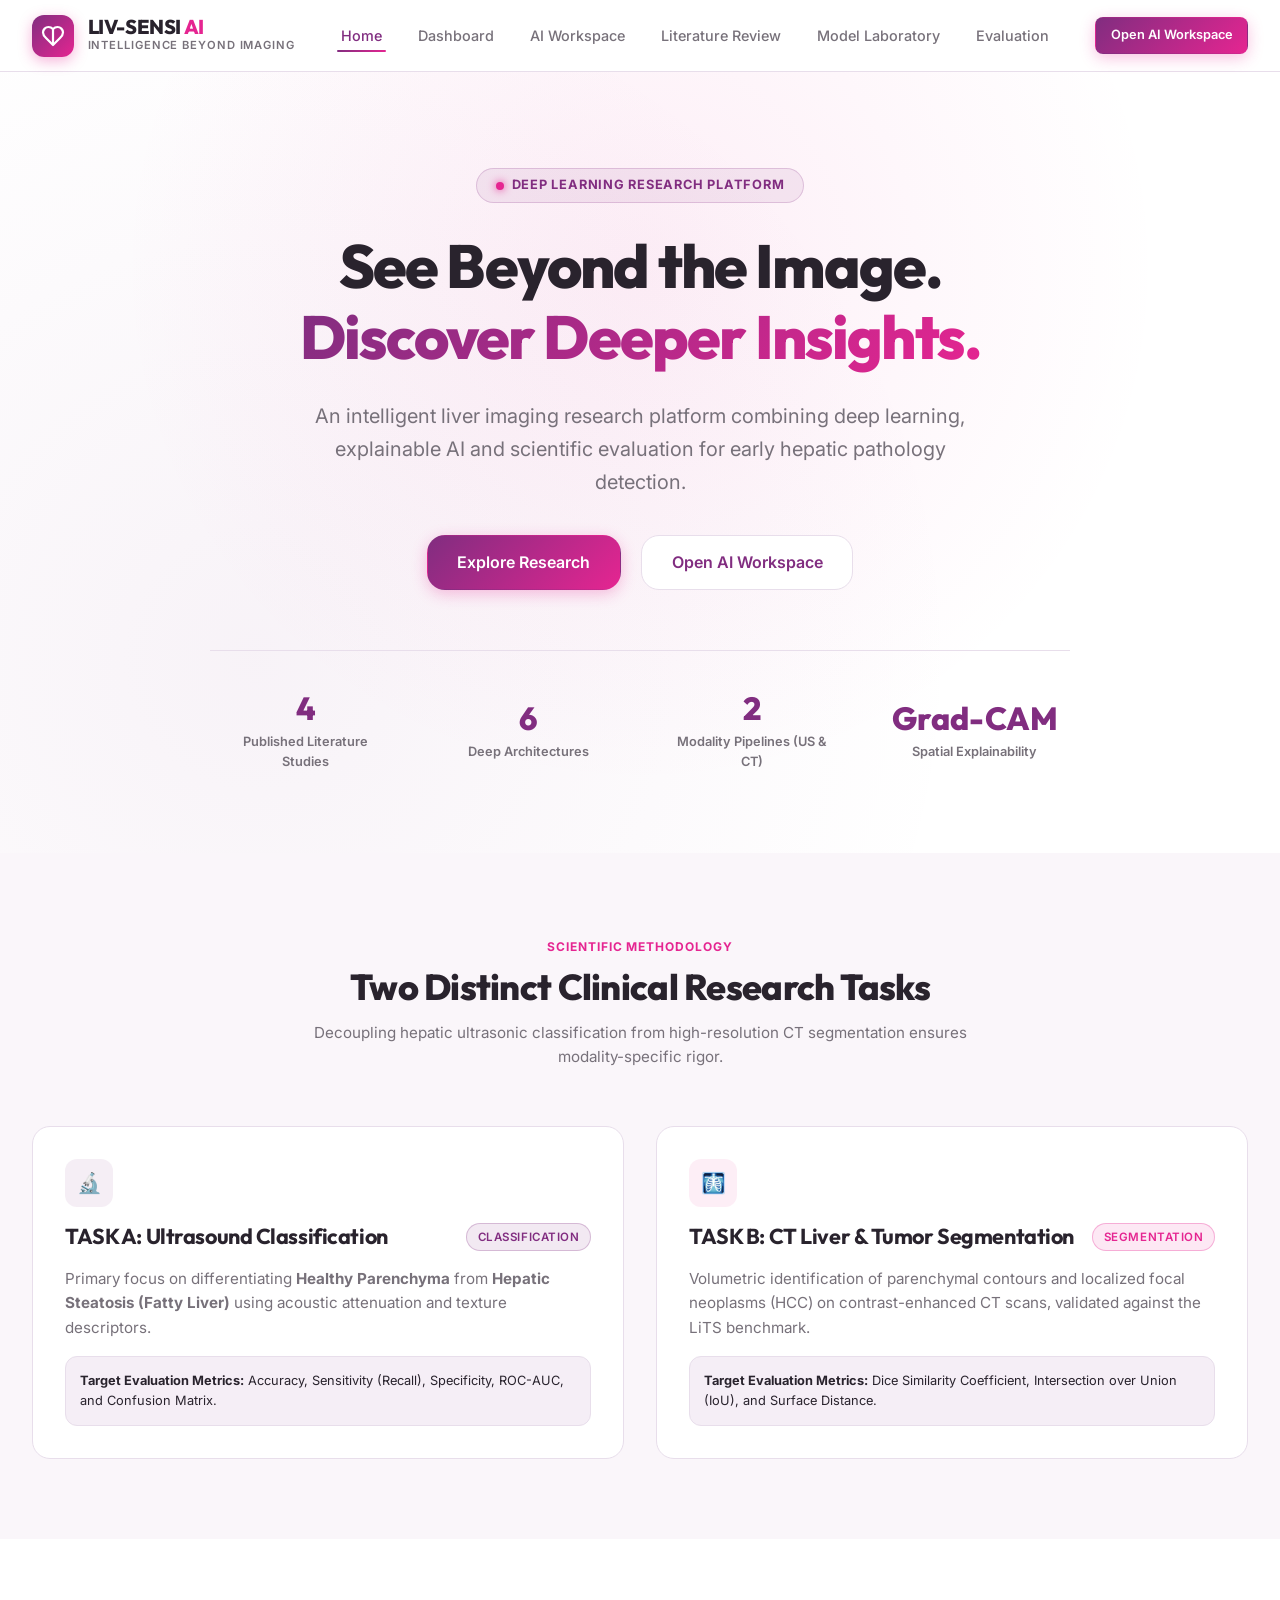
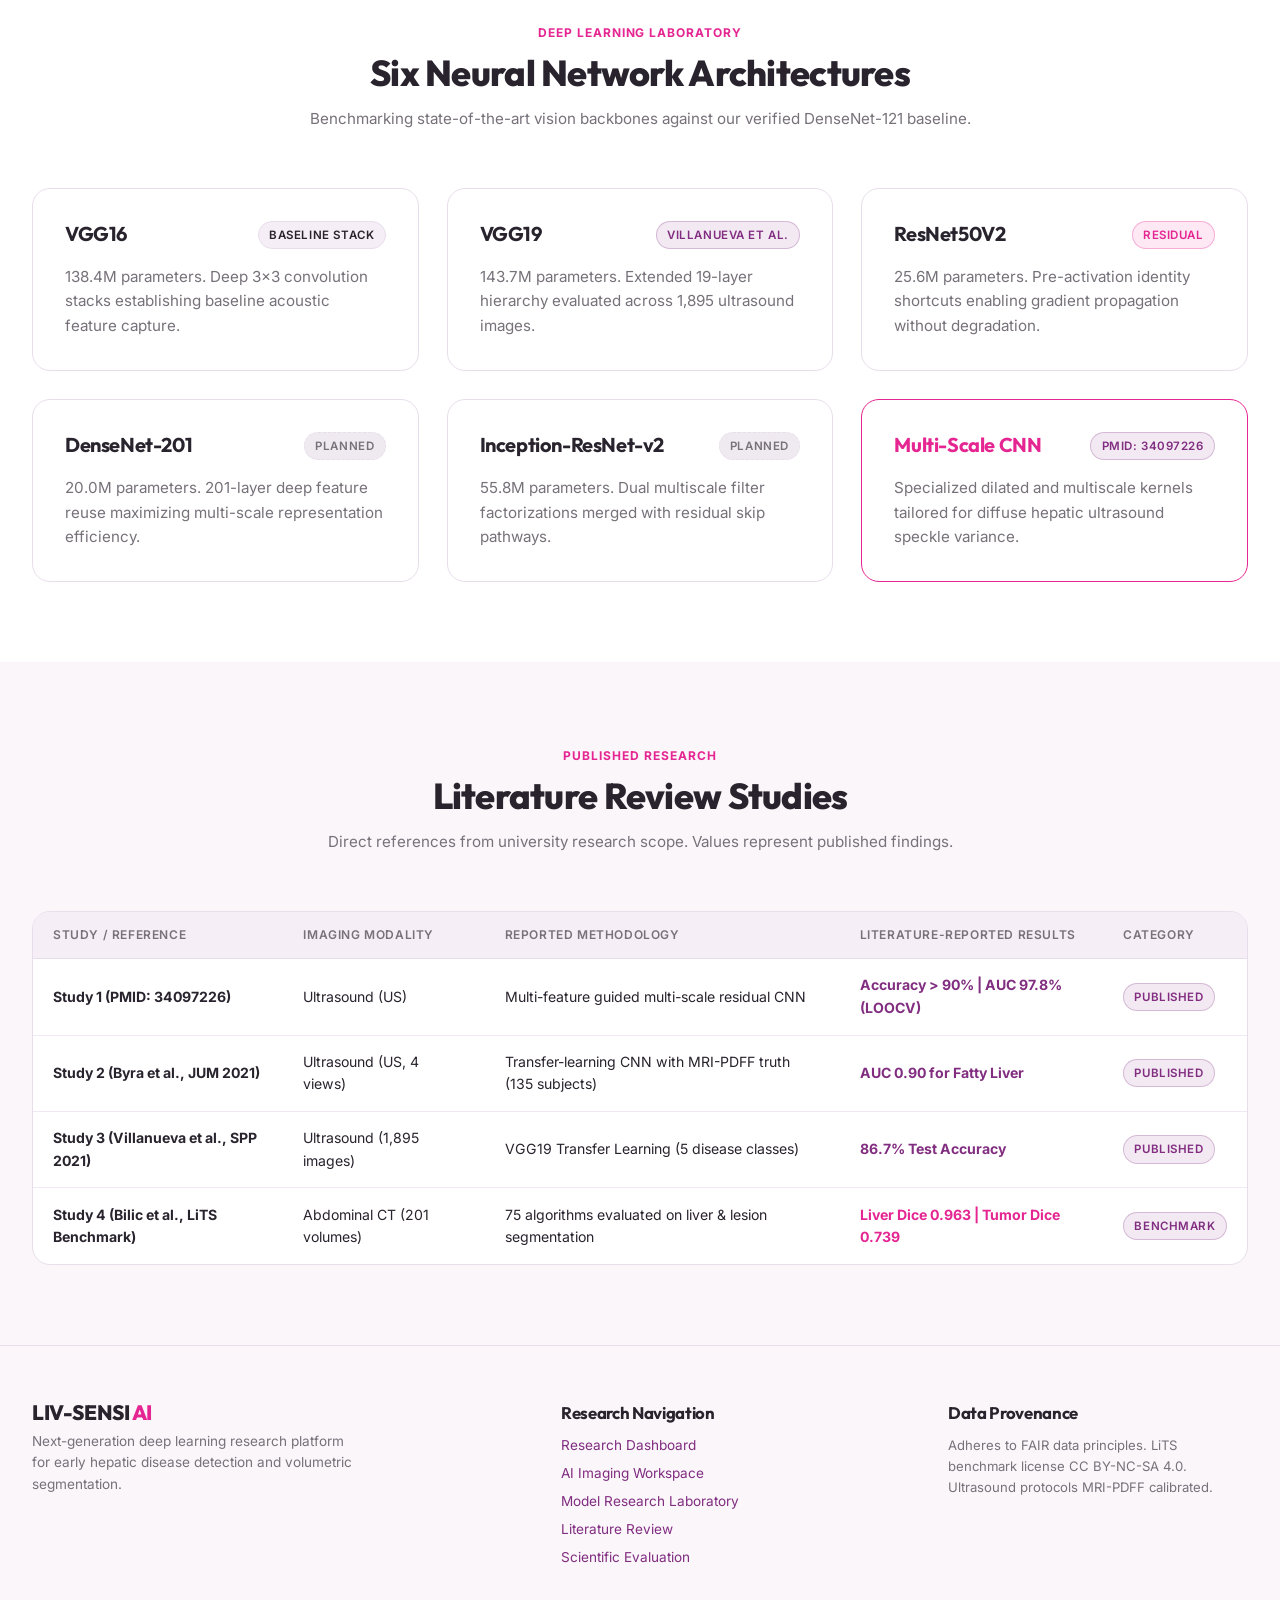
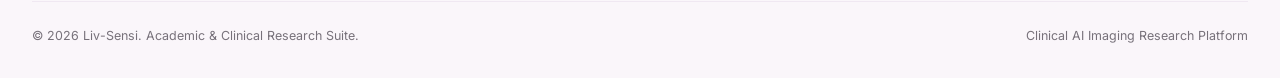
==== index.html @ bc3897eb "Restructure repository as clean single-project root for Vercel deployment" ====
<!DOCTYPE html>
<html lang="en">
<head>
  <meta charset="UTF-8">
  <meta name="viewport" content="width=device-width, initial-scale=1.0, maximum-scale=1.0, user-scalable=no, viewport-fit=cover">
  <title>Liv-Sensi – Intelligence Beyond Imaging</title>

  <!-- PWA & Mobile App Meta Tags -->
  <link rel="manifest" href="manifest.json">
  <meta name="theme-color" content="#812D80">
  <meta name="apple-mobile-web-app-capable" content="yes">
  <meta name="apple-mobile-web-app-status-bar-style" content="black-translucent">
  <meta name="apple-mobile-web-app-title" content="Liv-Sensi">
  <link rel="apple-touch-icon" href="assets/images/apple_touch_icon.png">
  <link rel="icon" type="image/png" href="assets/images/livsensi_icon_192.png">

  <link rel="preconnect" href="https://fonts.googleapis.com">
  <link rel="preconnect" href="https://fonts.gstatic.com" crossorigin>
  <link href="https://fonts.googleapis.com/css2?family=Inter:wght@300;400;500;600;700&family=Outfit:wght@500;600;700;800&family=JetBrains+Mono:wght@400;500&display=swap" rel="stylesheet">
  
  <link rel="stylesheet" href="assets/css/design-system.css">
  <link rel="stylesheet" href="assets/css/animations.css">
  <link rel="stylesheet" href="assets/css/components.css">

  <style>
    /* Landing Hero Custom Styles - Perfectly Centered Executive Layout */
    .hero-section {
      position: relative;
      min-height: calc(88vh - var(--header-height));
      display: flex;
      align-items: center;
      justify-content: center;
      padding: 6rem 2rem 5rem;
      background: radial-gradient(circle at 50% 25%, rgba(229, 37, 145, 0.08), transparent 60%),
                  radial-gradient(circle at 20% 75%, rgba(129, 45, 128, 0.06), transparent 60%),
                  #FFFFFF;
      overflow: hidden;
      text-align: center;
    }

    .hero-grid {
      max-width: 920px;
      margin: 0 auto;
      display: flex;
      flex-direction: column;
      align-items: center;
      justify-content: center;
      text-align: center;
      width: 100%;
    }

    .hero-content {
      display: flex;
      flex-direction: column;
      align-items: center;
      justify-content: center;
      text-align: center;
      gap: 1.75rem;
      z-index: 2;
      width: 100%;
      margin: 0 auto;
    }

    .hero-badge {
      align-self: center;
      background: rgba(129, 45, 128, 0.08);
      border: 1px solid rgba(129, 45, 128, 0.2);
      color: var(--color-primary);
      padding: 0.4rem 1.15rem;
      border-radius: var(--radius-full);
      font-size: 0.8rem;
      font-weight: 700;
      letter-spacing: 0.06em;
      text-transform: uppercase;
      display: inline-flex;
      align-items: center;
      justify-content: center;
      gap: 0.5rem;
      margin: 0 auto;
    }

    .hero-badge-dot {
      width: 8px;
      height: 8px;
      border-radius: 50%;
      background: var(--color-secondary);
      box-shadow: 0 0 8px var(--color-secondary);
    }

    .hero-title {
      font-size: 3.8rem;
      font-weight: 800;
      line-height: 1.16;
      color: var(--color-text);
      letter-spacing: -0.03em;
      max-width: 840px;
      margin: 0 auto;
      text-align: center;
    }

    .hero-title span {
      background: var(--grad-primary);
      -webkit-background-clip: text;
      -webkit-text-fill-color: transparent;
    }

    .hero-subtitle {
      font-size: 1.25rem;
      color: var(--color-text-muted);
      line-height: 1.65;
      max-width: 680px;
      margin: 0 auto;
      text-align: center;
    }

    .hero-cta-group {
      display: flex;
      align-items: center;
      justify-content: center;
      gap: 1.25rem;
      margin: 0.5rem auto 0;
    }

    .hero-stats-strip {
      display: grid;
      grid-template-columns: repeat(4, 1fr);
      gap: 2rem;
      padding-top: 2.5rem;
      border-top: 1px solid var(--color-border);
      margin: 2rem auto 0;
      width: 100%;
      max-width: 860px;
      text-align: center;
    }

    .hero-stat-item {
      display: flex;
      flex-direction: column;
      align-items: center;
      justify-content: center;
      text-align: center;
      gap: 0.35rem;
    }

    .hero-stat-num {
      font-family: var(--font-display);
      font-size: 2rem;
      font-weight: 800;
      color: var(--color-primary);
      text-align: center;
      line-height: 1.1;
    }

    .hero-stat-label {
      font-size: 0.8rem;
      color: var(--color-text-muted);
      font-weight: 600;
      text-align: center;
      max-width: 170px;
      margin: 0 auto;
    }

    /* Section Containers */
    .section-wrap {
      max-width: var(--max-content-width);
      margin: 0 auto;
      padding: 5rem 2rem;
    }

    .section-header {
      text-align: center;
      max-width: 680px;
      margin: 0 auto 3.5rem;
    }

    .section-tag {
      font-size: 0.75rem;
      font-weight: 700;
      color: var(--color-secondary);
      text-transform: uppercase;
      letter-spacing: 0.08em;
      margin-bottom: 0.5rem;
      display: inline-block;
    }

    .section-title {
      font-size: 2.25rem;
      font-weight: 800;
      color: var(--color-text);
      margin-bottom: 0.75rem;
    }

    .grid-3 {
      display: grid;
      grid-template-columns: repeat(3, 1fr);
      gap: 1.75rem;
    }

    .grid-2 {
      display: grid;
      grid-template-columns: repeat(2, 1fr);
      gap: 2rem;
    }

    .feature-card {
      background: #FFFFFF;
      border: 1px solid var(--color-border);
      border-radius: var(--radius-lg);
      padding: 2rem;
      display: flex;
      flex-direction: column;
      gap: 1rem;
      transition: all var(--transition-normal);
    }

    .feature-card:hover {
      transform: translateY(-4px);
      box-shadow: var(--shadow-lg);
      border-color: rgba(129, 45, 128, 0.4);
    }

    .feature-icon-box {
      width: 48px;
      height: 48px;
      border-radius: var(--radius-md);
      background: rgba(129, 45, 128, 0.08);
      color: var(--color-primary);
      display: flex;
      align-items: center;
      justify-content: center;
      font-size: 1.25rem;
    }

    /* Footer */
    .hv-footer {
      background: #FAF6FA;
      border-top: 1px solid var(--color-border);
      padding: 3.5rem 2rem 2rem;
    }

    .footer-grid {
      max-width: var(--max-content-width);
      margin: 0 auto;
      display: flex;
      justify-content: space-between;
      gap: 2rem;
      padding-bottom: 2rem;
      border-bottom: 1px solid var(--color-border-subtle);
    }

    .footer-bottom {
      max-width: var(--max-content-width);
      margin: 1.5rem auto 0;
      display: flex;
      justify-content: space-between;
      align-items: center;
      font-size: 0.78rem;
      color: var(--color-text-muted);
    }

    @media (max-width: 1024px) {
      .grid-3 { grid-template-columns: 1fr; }
      .grid-2 { grid-template-columns: 1fr; }
      .hero-title { font-size: 2.8rem; }
      .hero-stats-strip { grid-template-columns: repeat(2, 1fr); gap: 1.5rem; }
    }

    /* Mobile Screen Optimization (< 768px) */
    @media (max-width: 768px) {
      body {
        padding-bottom: calc(75px + env(safe-area-inset-bottom, 0px)) !important;
      }
      .hero-section {
        padding: 3rem 1.15rem 2.25rem !important;
        min-height: auto !important;
      }
      .hero-title {
        font-size: 1.85rem !important;
        line-height: 1.22 !important;
      }
      .hero-subtitle {
        font-size: 0.9rem !important;
        line-height: 1.5 !important;
      }
      .hero-cta-group {
        flex-direction: column !important;
        width: 100% !important;
        gap: 0.75rem !important;
      }
      .hero-cta-group .btn {
        width: 100% !important;
        justify-content: center;
        text-align: center;
        min-height: 48px;
        font-size: 0.95rem;
      }
      .hero-stats-strip {
        grid-template-columns: repeat(2, 1fr) !important;
        gap: 0.85rem !important;
        padding: 1.25rem 0.75rem !important;
        margin-top: 1.5rem !important;
        background: #FAF6FA !important;
        border: 1px solid rgba(129, 45, 128, 0.15) !important;
        border-radius: var(--radius-lg) !important;
      }
      .hero-stat-item {
        padding: 0.4rem 0.2rem !important;
      }
      .hero-stat-num {
        font-size: 1.55rem !important;
      }
      .hero-stat-label {
        font-size: 0.72rem !important;
      }
      .footer-grid {
        flex-direction: column !important;
        gap: 1.75rem !important;
      }
      .footer-bottom {
        flex-direction: column !important;
        gap: 0.5rem !important;
        text-align: center !important;
      }
    }
  </style>
</head>
<body>

  <!-- Top Global Header -->
  <header class="hv-navbar">
    <div class="hv-navbar-container">
      <a href="index.html" class="hv-brand">
        <div class="hv-brand-mark">
          <svg width="24" height="24" viewBox="0 0 24 24" fill="none" stroke="currentColor" stroke-width="2.2" stroke-linecap="round" stroke-linejoin="round">
            <path d="M19 14c1.49-1.46 3-3.21 3-5.5A5.5 5.5 0 0 0 16.5 3c-1.76 0-3 .5-4.5 2-1.5-1.5-2.74-2-4.5-2A5.5 5.5 0 0 0 2 8.5c0 2.3 1.5 4.05 3 5.5l7 7Z"/>
            <path d="M12 5v14"/>
          </svg>
        </div>
        <div>
          <div class="hv-brand-name">LIV-SENSI <span>AI</span></div>
          <div class="hv-brand-tagline">Intelligence Beyond Imaging</div>
        </div>
      </a>

      <nav>
        <ul class="hv-nav-menu">
          <li><a href="index.html" class="hv-nav-link active">Home</a></li>
          <li><a href="pages/dashboard.html" class="hv-nav-link">Dashboard</a></li>
          <li><a href="pages/analysis.html" class="hv-nav-link">AI Workspace</a></li>
          <li><a href="pages/literature.html" class="hv-nav-link">Literature Review</a></li>
          <li><a href="pages/models.html" class="hv-nav-link">Model Laboratory</a></li>
          <li><a href="pages/evaluation.html" class="hv-nav-link">Evaluation</a></li>
        </ul>
      </nav>

      <div class="hv-nav-actions">
        <a href="pages/analysis.html" class="btn btn-primary btn-sm"><span class="desktop-only">Open AI Workspace</span><span class="mobile-only-inline">Workspace</span></a>
      </div>
    </div>
  </header>


  <!-- Hero Section with Three.js 3D Anatomical Liver -->
  <section class="hero-section">
    <div class="hero-grid">
      <!-- Left Hero Pitch -->
      <div class="hero-content">
        <div class="hero-badge">
          <span class="hero-badge-dot"></span>
          Deep Learning Research Platform
        </div>

        <h1 class="hero-title">
          See Beyond the Image.<br>
          <span>Discover Deeper Insights.</span>
        </h1>

        <p class="hero-subtitle">
          An intelligent liver imaging research platform combining deep learning, explainable AI and scientific evaluation for early hepatic pathology detection.
        </p>

        <div class="hero-cta-group">
          <a href="pages/dashboard.html" class="btn btn-primary btn-lg">Explore Research</a>
          <a href="pages/analysis.html" class="btn btn-secondary btn-lg">Open AI Workspace</a>
        </div>

        <!-- Research Stats Strip -->
        <div class="hero-stats-strip">
          <div class="hero-stat-item">
            <div class="hero-stat-num">4</div>
            <div class="hero-stat-label">Published Literature Studies</div>
          </div>
          <div class="hero-stat-item">
            <div class="hero-stat-num">6</div>
            <div class="hero-stat-label">Deep Architectures</div>
          </div>
          <div class="hero-stat-item">
            <div class="hero-stat-num">2</div>
            <div class="hero-stat-label">Modality Pipelines (US & CT)</div>
          </div>
          <div class="hero-stat-item">
            <div class="hero-stat-num">Grad-CAM</div>
            <div class="hero-stat-label">Spatial Explainability</div>
          </div>
        </div>
      </div>
    </div>
  </section>

  <!-- Multi-Task Research Architecture Section -->
  <section class="section-wrap" style="background: #FAF6FA;">
    <div class="section-header">
      <span class="section-tag">Scientific Methodology</span>
      <h2 class="section-title">Two Distinct Clinical Research Tasks</h2>
      <p>Decoupling hepatic ultrasonic classification from high-resolution CT segmentation ensures modality-specific rigor.</p>
    </div>

    <div class="grid-2">
      <!-- Task A -->
      <div class="feature-card">
        <div class="feature-icon-box">🔬</div>
        <div style="display:flex; justify-content:space-between; align-items:center;">
          <h3 style="font-size:1.35rem;">TASK A: Ultrasound Classification</h3>
          <span class="badge badge-literature">Classification</span>
        </div>
        <p>Primary focus on differentiating <strong>Healthy Parenchyma</strong> from <strong>Hepatic Steatosis (Fatty Liver)</strong> using acoustic attenuation and texture descriptors.</p>
        <div style="background: #F5EEF6; padding: 0.85rem; border-radius: var(--radius-md); font-size: 0.8rem; border: 1px solid var(--color-border);">
          <strong>Target Evaluation Metrics:</strong> Accuracy, Sensitivity (Recall), Specificity, ROC-AUC, and Confusion Matrix.
        </div>
      </div>

      <!-- Task B -->
      <div class="feature-card">
        <div class="feature-icon-box" style="background: rgba(229, 37, 145, 0.08); color: var(--color-secondary);">🩻</div>
        <div style="display:flex; justify-content:space-between; align-items:center;">
          <h3 style="font-size:1.35rem;">TASK B: CT Liver & Tumor Segmentation</h3>
          <span class="badge badge-experimental">Segmentation</span>
        </div>
        <p>Volumetric identification of parenchymal contours and localized focal neoplasms (HCC) on contrast-enhanced CT scans, validated against the LiTS benchmark.</p>
        <div style="background: #F5EEF6; padding: 0.85rem; border-radius: var(--radius-md); font-size: 0.8rem; border: 1px solid var(--color-border);">
          <strong>Target Evaluation Metrics:</strong> Dice Similarity Coefficient, Intersection over Union (IoU), and Surface Distance.
        </div>
      </div>
    </div>
  </section>

  <!-- Six Model Architecture Showcase -->
  <section class="section-wrap">
    <div class="section-header">
      <span class="section-tag">Deep Learning Laboratory</span>
      <h2 class="section-title">Six Neural Network Architectures</h2>
      <p>Benchmarking state-of-the-art vision backbones against our verified DenseNet-121 baseline.</p>
    </div>

    <div class="grid-3">
      <div class="feature-card">
        <div style="display:flex; justify-content:space-between;">
          <h4>VGG16</h4>
          <span class="badge badge-baseline">Baseline Stack</span>
        </div>
        <p>138.4M parameters. Deep 3x3 convolution stacks establishing baseline acoustic feature capture.</p>
      </div>

      <div class="feature-card">
        <div style="display:flex; justify-content:space-between;">
          <h4>VGG19</h4>
          <span class="badge badge-literature">Villanueva et al.</span>
        </div>
        <p>143.7M parameters. Extended 19-layer hierarchy evaluated across 1,895 ultrasound images.</p>
      </div>

      <div class="feature-card">
        <div style="display:flex; justify-content:space-between;">
          <h4>ResNet50V2</h4>
          <span class="badge badge-experimental">Residual</span>
        </div>
        <p>25.6M parameters. Pre-activation identity shortcuts enabling gradient propagation without degradation.</p>
      </div>

      <div class="feature-card">
        <div style="display:flex; justify-content:space-between;">
          <h4>DenseNet-201</h4>
          <span class="badge badge-not-trained">Planned</span>
        </div>
        <p>20.0M parameters. 201-layer deep feature reuse maximizing multi-scale representation efficiency.</p>
      </div>

      <div class="feature-card">
        <div style="display:flex; justify-content:space-between;">
          <h4>Inception-ResNet-v2</h4>
          <span class="badge badge-not-implemented">Planned</span>
        </div>
        <p>55.8M parameters. Dual multiscale filter factorizations merged with residual skip pathways.</p>
      </div>

      <div class="feature-card" style="border: 1px solid var(--color-secondary);">
        <div style="display:flex; justify-content:space-between;">
          <h4 style="color: var(--color-secondary);">Multi-Scale CNN</h4>
          <span class="badge badge-literature">PMID: 34097226</span>
        </div>
        <p>Specialized dilated and multiscale kernels tailored for diffuse hepatic ultrasound speckle variance.</p>
      </div>
    </div>
  </section>

  <!-- Literature Review Section -->
  <section class="section-wrap" style="background: #FAF6FA;">
    <div class="section-header">
      <span class="section-tag">Published Research</span>
      <h2 class="section-title">Literature Review Studies</h2>
      <p>Direct references from university research scope. Values represent published findings.</p>
    </div>

    <!-- Desktop View: Structured Comparison Table -->
    <div class="desktop-only data-table-wrapper" style="background: #fff;">
      <table class="data-table">
        <thead>
          <tr>
            <th>Study / Reference</th>
            <th>Imaging Modality</th>
            <th>Reported Methodology</th>
            <th>Literature-Reported Results</th>
            <th>Category</th>
          </tr>
        </thead>
        <tbody>
          <tr>
            <td><strong>Study 1 (PMID: 34097226)</strong></td>
            <td>Ultrasound (US)</td>
            <td>Multi-feature guided multi-scale residual CNN</td>
            <td><strong style="color: #812D80;">Accuracy &gt; 90% | AUC 97.8% (LOOCV)</strong></td>
            <td><span class="badge badge-literature">Published</span></td>
          </tr>
          <tr>
            <td><strong>Study 2 (Byra et al., JUM 2021)</strong></td>
            <td>Ultrasound (US, 4 views)</td>
            <td>Transfer-learning CNN with MRI-PDFF truth (135 subjects)</td>
            <td><strong style="color: #812D80;">AUC 0.90 for Fatty Liver</strong></td>
            <td><span class="badge badge-literature">Published</span></td>
          </tr>
          <tr>
            <td><strong>Study 3 (Villanueva et al., SPP 2021)</strong></td>
            <td>Ultrasound (1,895 images)</td>
            <td>VGG19 Transfer Learning (5 disease classes)</td>
            <td><strong style="color: #812D80;">86.7% Test Accuracy</strong></td>
            <td><span class="badge badge-literature">Published</span></td>
          </tr>
          <tr>
            <td><strong>Study 4 (Bilic et al., LiTS Benchmark)</strong></td>
            <td>Abdominal CT (201 volumes)</td>
            <td>75 algorithms evaluated on liver &amp; lesion segmentation</td>
            <td><strong style="color: #E52591;">Liver Dice 0.963 | Tumor Dice 0.739</strong></td>
            <td><span class="badge badge-literature">Benchmark</span></td>
          </tr>
        </tbody>
      </table>
    </div>

    <!-- Mobile View: Responsive Clinical Cards -->
    <div class="mobile-only literature-mobile-cards">
      <!-- Study 1 -->
      <div class="card lit-mob-card">
        <div class="lit-mob-header">
          <div>
            <span class="badge badge-literature" style="font-size:0.7rem;">Study 1 &bull; Ultrasound NAFLD</span>
            <h4 class="lit-mob-title">Multi-scale Residual CNN</h4>
            <div class="lit-mob-sub">PMID: 34097226 &bull; LOOCV Validated</div>
          </div>
          <span class="badge badge-verified">US</span>
        </div>
        <div class="lit-mob-method">
          <strong>Methodology:</strong> Multi-feature guided multi-scale residual CNN designed for acoustic attenuation &amp; micro-speckle parenchymal descriptors.
        </div>
        <div class="lit-mob-result">
          <span class="lit-mob-result-label">Literature Result:</span>
          <span class="lit-mob-result-val">Accuracy &gt; 90% | AUC 97.8%</span>
        </div>
      </div>

      <!-- Study 2 -->
      <div class="card lit-mob-card">
        <div class="lit-mob-header">
          <div>
            <span class="badge badge-literature" style="font-size:0.7rem;">Study 2 &bull; MRI-PDFF Truth</span>
            <h4 class="lit-mob-title">Byra et al. (JUM 2021)</h4>
            <div class="lit-mob-sub">135 Subjects &bull; 4 Ultrasound Views</div>
          </div>
          <span class="badge badge-verified">US</span>
        </div>
        <div class="lit-mob-method">
          <strong>Methodology:</strong> Transfer-learning CNN calibrated against MRI Proton Density Fat Fraction (MRI-PDFF) reference truth.
        </div>
        <div class="lit-mob-result">
          <span class="lit-mob-result-label">Literature Result:</span>
          <span class="lit-mob-result-val">AUC 0.90 for Fatty Liver</span>
        </div>
      </div>

      <!-- Study 3 -->
      <div class="card lit-mob-card">
        <div class="lit-mob-header">
          <div>
            <span class="badge badge-literature" style="font-size:0.7rem;">Study 3 &bull; Deep VGG19</span>
            <h4 class="lit-mob-title">Villanueva et al. (SPP 2021)</h4>
            <div class="lit-mob-sub">1,895 B-Mode Clinical Images</div>
          </div>
          <span class="badge badge-verified">5 Classes</span>
        </div>
        <div class="lit-mob-method">
          <strong>Methodology:</strong> Deep VGG19 transfer learning architecture optimized for multi-class hepatic disease categorization.
        </div>
        <div class="lit-mob-result">
          <span class="lit-mob-result-label">Literature Result:</span>
          <span class="lit-mob-result-val">86.7% Test Accuracy</span>
        </div>
      </div>

      <!-- Study 4 -->
      <div class="card lit-mob-card">
        <div class="lit-mob-header">
          <div>
            <span class="badge badge-literature" style="font-size:0.7rem;">Study 4 &bull; LiTS Benchmark</span>
            <h4 class="lit-mob-title">Bilic et al. (LiTS 2017–2023)</h4>
            <div class="lit-mob-sub">Abdominal CT &bull; 201 Contrast Volumes</div>
          </div>
          <span class="badge badge-experimental">CT</span>
        </div>
        <div class="lit-mob-method">
          <strong>Methodology:</strong> International competitive benchmark evaluating 75 deep architectures on 3D volumetric liver &amp; lesion segmentation.
        </div>
        <div class="lit-mob-result" style="border-left-color: var(--color-secondary);">
          <span class="lit-mob-result-label">Benchmark Result:</span>
          <span class="lit-mob-result-val" style="color: var(--color-secondary);">Liver Dice 0.963 | Tumor Dice 0.739</span>
        </div>
      </div>
    </div>
  </section>



  <!-- Footer -->
  <footer class="hv-footer">
    <div class="footer-grid">
      <div>
        <div class="hv-brand-name" style="font-size:1.3rem;">LIV-SENSI <span>AI</span></div>
        <p style="font-size: 0.85rem; margin-top: 0.5rem; max-width: 320px;">
          Next-generation deep learning research platform for early hepatic disease detection and volumetric segmentation.
        </p>
      </div>
      <div>
        <h5 style="margin-bottom:0.75rem;">Research Navigation</h5>
        <ul style="list-style:none; display:flex; flex-direction:column; gap:0.4rem; font-size:0.85rem;">
          <li><a href="pages/dashboard.html">Research Dashboard</a></li>
          <li><a href="pages/analysis.html">AI Imaging Workspace</a></li>
          <li><a href="pages/models.html">Model Research Laboratory</a></li>
          <li><a href="pages/literature.html">Literature Review</a></li>
          <li><a href="pages/evaluation.html">Scientific Evaluation</a></li>
        </ul>
      </div>
      <div>
        <h5 style="margin-bottom:0.75rem;">Data Provenance</h5>
        <p style="font-size: 0.82rem; max-width: 300px;">
          Adheres to FAIR data principles. LiTS benchmark license CC BY-NC-SA 4.0. Ultrasound protocols MRI-PDFF calibrated.
        </p>
      </div>
    </div>
    <div class="footer-bottom">
      <span>&copy; 2026 Liv-Sensi. Academic &amp; Clinical Research Suite.</span>
      <span>Clinical AI Imaging Research Platform</span>
    </div>
  </footer>

  <!-- Mobile Native App Bottom Navigation Bar -->
  <nav class="mobile-bottom-nav">
    <a href="index.html" class="mobile-nav-tab active">
      <span class="mobile-nav-icon">🏠</span>
      <span>Home</span>
    </a>
    <a href="pages/dashboard.html" class="mobile-nav-tab">
      <span class="mobile-nav-icon">📊</span>
      <span>Dashboard</span>
    </a>
    <a href="pages/analysis.html" class="mobile-nav-tab">
      <span class="mobile-nav-icon">🔬</span>
      <span>Workspace</span>
    </a>
    <a href="pages/literature.html" class="mobile-nav-tab">
      <span class="mobile-nav-icon">📚</span>
      <span>Literature</span>
    </a>
    <a href="pages/reports.html" class="mobile-nav-tab">
      <span class="mobile-nav-icon">📋</span>
      <span>Reports</span>
    </a>
  </nav>

  <!-- Scripts -->
  <script src="assets/js/navigation.js"></script>
</body>
</html>
---- assets/css/design-system.css ----
/* ==========================================================================
   HEPATOVISION AI – DESIGN SYSTEM
   Palette: Deep Purple (#812D80), Magenta (#E52591), Soft Lavender (#F5EEF6),
            Charcoal (#29232D), Soft Grey (#77717A), White (#FFFFFF)
   Strictly Zero Blue. Apple-inspired Medical Research Aesthetic.
   ========================================================================== */

:root {
  /* Core Color Palette */
  --color-primary: #812D80;
  --color-primary-hover: #6a2469;
  --color-primary-light: #9d389c;
  --color-secondary: #E52591;
  --color-secondary-hover: #c41877;
  --color-secondary-light: #ff47aa;

  --color-bg: #FFFFFF;
  --color-surface: #F5EEF6;
  --color-surface-card: #FFFFFF;
  --color-surface-elevated: #FAF6FA;
  --color-surface-hover: #EFE6F0;

  --color-text: #29232D;
  --color-text-muted: #77717A;
  --color-text-dim: #99939D;
  --color-text-inverse: #FFFFFF;

  --color-border: #E8DEEB;
  --color-border-subtle: #F0E8F2;
  --color-border-focus: #812D80;

  /* Semantic Alert & Badge Colors */
  --badge-literature: #812D80;
  --badge-experimental: #E52591;
  --badge-baseline: #5A4E61;
  --badge-not-trained: #8B8590;
  --badge-verified: #2E7D32;
  --badge-pending: #B76E00;

  /* Gradients */
  --grad-primary: linear-gradient(135deg, #812D80 0%, #E52591 100%);
  --grad-primary-subtle: linear-gradient(135deg, rgba(129, 45, 128, 0.08) 0%, rgba(229, 37, 145, 0.08) 100%);
  --grad-surface: linear-gradient(180deg, #FFFFFF 0%, #F5EEF6 100%);
  --grad-card-glow: radial-gradient(circle at top left, rgba(229, 37, 145, 0.06), transparent 70%);

  /* Typography */
  --font-display: 'Outfit', -apple-system, BlinkMacSystemFont, 'Segoe UI', Roboto, sans-serif;
  --font-body: 'Inter', -apple-system, BlinkMacSystemFont, 'Segoe UI', Roboto, sans-serif;
  --font-mono: 'JetBrains Mono', 'SF Mono', Consolas, monospace;

  /* Shadows (Soft Charcoal with faint purple ambient) */
  --shadow-sm: 0 2px 8px rgba(41, 35, 45, 0.04);
  --shadow-md: 0 6px 20px rgba(41, 35, 45, 0.06);
  --shadow-lg: 0 14px 34px rgba(41, 35, 45, 0.08);
  --shadow-glow: 0 0 25px rgba(229, 37, 145, 0.25);
  --shadow-purple-glow: 0 0 25px rgba(129, 45, 128, 0.2);

  /* Radii */
  --radius-sm: 8px;
  --radius-md: 12px;
  --radius-lg: 18px;
  --radius-xl: 24px;
  --radius-full: 9999px;

  /* Layout */
  --sidebar-width: 280px;
  --sidebar-collapsed-width: 80px;
  --header-height: 72px;
  --max-content-width: 1440px;

  /* Transitions */
  --transition-fast: 150ms cubic-bezier(0.4, 0, 0.2, 1);
  --transition-normal: 250ms cubic-bezier(0.4, 0, 0.2, 1);
  --transition-smooth: 400ms cubic-bezier(0.16, 1, 0.3, 1);
}

/* Base Styles */
*, *::before, *::after {
  box-sizing: border-box;
  margin: 0;
  padding: 0;
}

html {
  font-size: 16px;
  scroll-behavior: smooth;
  -webkit-font-smoothing: antialiased;
  -moz-osx-font-smoothing: grayscale;
}

body {
  font-family: var(--font-body);
  background-color: var(--color-bg);
  color: var(--color-text);
  line-height: 1.6;
  min-height: 100vh;
  overflow-x: hidden;
}

/* Typography Utility */
h1, h2, h3, h4, h5, h6 {
  font-family: var(--font-display);
  color: var(--color-text);
  font-weight: 700;
  line-height: 1.25;
  letter-spacing: -0.02em;
}

h1 { font-size: 2.75rem; }
h2 { font-size: 2rem; }
h3 { font-size: 1.5rem; }
h4 { font-size: 1.25rem; }
h5 { font-size: 1.05rem; }
h6 { font-size: 0.9rem; }

p {
  color: var(--color-text-muted);
  font-size: 0.95rem;
}

a {
  color: var(--color-primary);
  text-decoration: none;
  transition: color var(--transition-fast);
}

a:hover {
  color: var(--color-secondary);
}

code, pre {
  font-family: var(--font-mono);
  font-size: 0.85em;
}

/* Selection */
::selection {
  background-color: rgba(229, 37, 145, 0.2);
  color: var(--color-primary);
}

/* Modern Thin Aesthetic Scrollbars */
::-webkit-scrollbar {
  width: 6px;
  height: 6px;
}

::-webkit-scrollbar-track {
  background: transparent;
}

::-webkit-scrollbar-thumb {
  background: rgba(129, 45, 128, 0.25);
  border-radius: 9999px;
}

::-webkit-scrollbar-thumb:hover {
  background: rgba(229, 37, 145, 0.5);
}

* {
  scrollbar-width: thin;
  scrollbar-color: rgba(129, 45, 128, 0.25) transparent;
}
---- assets/css/animations.css ----
/* ==========================================================================
   HEPATOVISION AI – ANIMATIONS & ACCESSIBILITY
   ========================================================================== */

/* Keyframes */
@keyframes fadeIn {
  from { opacity: 0; transform: translateY(12px); }
  to { opacity: 1; transform: translateY(0); }
}

@keyframes fadeInScale {
  from { opacity: 0; transform: scale(0.96); }
  to { opacity: 1; transform: scale(1); }
}

@keyframes pulseSoft {
  0%, 100% { opacity: 1; transform: scale(1); }
  50% { opacity: 0.85; transform: scale(0.98); }
}

@keyframes pulseGlow {
  0%, 100% {
    box-shadow: 0 0 15px rgba(229, 37, 145, 0.3), 0 0 30px rgba(129, 45, 128, 0.15);
  }
  50% {
    box-shadow: 0 0 25px rgba(229, 37, 145, 0.5), 0 0 45px rgba(129, 45, 128, 0.25);
  }
}

@keyframes floatSlow {
  0%, 100% { transform: translateY(0); }
  50% { transform: translateY(-8px); }
}

@keyframes shimmer {
  0% { background-position: -200% 0; }
  100% { background-position: 200% 0; }
}

@keyframes spinSlow {
  from { transform: rotate(0deg); }
  to { transform: rotate(360deg); }
}

/* Animation Helper Classes */
.animate-fade-in {
  animation: fadeIn 0.4s var(--transition-smooth) forwards;
}

.animate-pulse-glow {
  animation: pulseGlow 3s infinite ease-in-out;
}

.animate-float {
  animation: floatSlow 4s infinite ease-in-out;
}

/* Interactive Hover Lifts */
.card-hover-lift {
  transition: transform var(--transition-normal), box-shadow var(--transition-normal), border-color var(--transition-normal);
}

.card-hover-lift:hover {
  transform: translateY(-4px);
  box-shadow: var(--shadow-lg), 0 0 0 1px rgba(229, 37, 145, 0.15);
  border-color: rgba(129, 45, 128, 0.3);
}

/* Loading Skeleton */
.skeleton {
  background: linear-gradient(90deg, #F5EEF6 25%, #EFE6F0 50%, #F5EEF6 75%);
  background-size: 200% 100%;
  animation: shimmer 1.6s infinite ease-in-out;
  border-radius: var(--radius-sm);
}

.skeleton-text {
  height: 14px;
  margin-bottom: 8px;
}

.skeleton-title {
  height: 24px;
  width: 60%;
  margin-bottom: 14px;
}

.skeleton-box {
  width: 100%;
  height: 200px;
}

/* Stagger Entrance */
.stagger-1 { animation-delay: 60ms; }
.stagger-2 { animation-delay: 120ms; }
.stagger-3 { animation-delay: 180ms; }
.stagger-4 { animation-delay: 240ms; }

/* Reduced Motion Accessibility */
@media (prefers-reduced-motion: reduce) {
  *, *::before, *::after {
    animation-duration: 0.001ms !important;
    animation-iteration-count: 1 !important;
    transition-duration: 0.001ms !important;
  }
  .card-hover-lift:hover {
    transform: none !important;
  }
}
---- assets/css/components.css ----
/* ==========================================================================
   HEPATOVISION AI – COMPONENT STYLES
   ========================================================================== */

/* 1. Global Navigation Bar */
.hv-navbar {
  position: sticky;
  top: 0;
  z-index: 1000;
  height: var(--header-height);
  background: rgba(255, 255, 255, 0.92);
  backdrop-filter: blur(16px);
  border-bottom: 1px solid var(--color-border);
  transition: all var(--transition-normal);
}

.hv-navbar-container {
  max-width: var(--max-content-width);
  margin: 0 auto;
  height: 100%;
  padding: 0 2rem;
  display: flex;
  align-items: center;
  justify-content: space-between;
}

.hv-brand {
  display: flex;
  align-items: center;
  gap: 0.85rem;
  text-decoration: none;
  white-space: nowrap;
  flex-shrink: 0;
}

.hv-brand-mark {
  width: 42px;
  height: 42px;
  border-radius: var(--radius-md);
  background: var(--grad-primary);
  display: flex;
  align-items: center;
  justify-content: center;
  color: #fff;
  box-shadow: 0 4px 14px rgba(229, 37, 145, 0.35);
  flex-shrink: 0;
}

.hv-brand-name {
  font-family: var(--font-display);
  font-size: 1.25rem;
  font-weight: 800;
  color: var(--color-text);
  letter-spacing: -0.02em;
  white-space: nowrap;
  word-break: keep-all;
  overflow-wrap: normal;
  line-height: 1;
}

.hv-brand-name span {
  color: var(--color-secondary);
  white-space: nowrap;
}

.hv-brand-tagline {
  font-size: 0.7rem;
  color: var(--color-text-muted);
  text-transform: uppercase;
  letter-spacing: 0.08em;
  font-weight: 600;
  white-space: nowrap;
}

.hv-nav-menu {
  display: flex;
  align-items: center;
  gap: 1.75rem;
  list-style: none;
}

.hv-nav-link {
  font-size: 0.9rem;
  font-weight: 500;
  color: var(--color-text-muted);
  transition: color var(--transition-fast);
  padding: 0.5rem 0.25rem;
  position: relative;
}

.hv-nav-link:hover,
.hv-nav-link.active {
  color: var(--color-primary);
}

.hv-nav-link.active::after {
  content: '';
  position: absolute;
  bottom: 0;
  left: 0;
  width: 100%;
  height: 2px;
  background: var(--grad-primary);
  border-radius: var(--radius-full);
}

.hv-nav-actions {
  display: flex;
  align-items: center;
  gap: 1rem;
}

/* 2. Buttons */
.btn {
  display: inline-flex;
  align-items: center;
  justify-content: center;
  gap: 0.5rem;
  font-family: var(--font-body);
  font-size: 0.88rem;
  font-weight: 600;
  padding: 0.65rem 1.35rem;
  border-radius: var(--radius-md);
  cursor: pointer;
  border: 1px solid transparent;
  transition: all var(--transition-normal);
  text-decoration: none;
  white-space: nowrap;
}

.btn-primary {
  background: var(--grad-primary);
  color: #FFFFFF;
  box-shadow: 0 4px 15px rgba(229, 37, 145, 0.28);
}

.btn-primary:hover {
  box-shadow: 0 6px 22px rgba(229, 37, 145, 0.42);
  transform: translateY(-1px);
  color: #FFFFFF;
}

.btn-secondary {
  background: #FFFFFF;
  color: var(--color-primary);
  border-color: var(--color-border);
}

.btn-secondary:hover {
  background: var(--color-surface);
  border-color: var(--color-primary);
  color: var(--color-primary);
}

.btn-magenta {
  background: var(--color-secondary);
  color: #FFFFFF;
}

.btn-magenta:hover {
  background: var(--color-secondary-hover);
  color: #FFFFFF;
}

.btn-ghost {
  background: transparent;
  color: var(--color-text-muted);
}

.btn-ghost:hover {
  background: var(--color-surface);
  color: var(--color-primary);
}

.btn-sm {
  font-size: 0.8rem;
  padding: 0.45rem 0.9rem;
  border-radius: var(--radius-sm);
}

.btn-lg {
  font-size: 1rem;
  padding: 0.85rem 1.85rem;
  border-radius: var(--radius-lg);
}

/* 3. Research Badges & Chips */
.badge {
  display: inline-flex;
  align-items: center;
  gap: 0.35rem;
  font-size: 0.72rem;
  font-weight: 600;
  padding: 0.25rem 0.65rem;
  border-radius: var(--radius-full);
  text-transform: uppercase;
  letter-spacing: 0.05em;
  white-space: nowrap;
  flex-shrink: 0;
}

.badge-literature {
  background: rgba(129, 45, 128, 0.1);
  color: var(--color-primary);
  border: 1px solid rgba(129, 45, 128, 0.25);
}

.badge-experimental {
  background: rgba(229, 37, 145, 0.1);
  color: var(--color-secondary);
  border: 1px solid rgba(229, 37, 145, 0.3);
}

.badge-baseline {
  background: #F5EEF6;
  color: var(--color-text);
  border: 1px solid var(--color-border);
}

.badge-not-trained,
.badge-not-implemented {
  background: #EFE9F0;
  color: var(--color-text-muted);
  border: 1px dashed var(--color-border);
}

.badge-verified {
  background: rgba(46, 125, 50, 0.1);
  color: #2E7D32;
  border: 1px solid rgba(46, 125, 50, 0.25);
}

.badge-preview {
  display: none !important;
}

/* 4. Layout Shell (Sidebar + Main Area) */
.hv-app-shell {
  display: flex;
  min-height: calc(100vh - var(--header-height));
  background: var(--color-surface);
}

.hv-sidebar {
  width: var(--sidebar-width);
  background: #FFFFFF;
  border-right: 1px solid var(--color-border);
  display: flex;
  flex-direction: column;
  transition: width var(--transition-normal);
  position: sticky;
  top: var(--header-height);
  height: calc(100vh - var(--header-height));
  overflow-y: auto;
  overflow-x: hidden;
  z-index: 90;
  flex-shrink: 0;
}

.hv-sidebar::-webkit-scrollbar {
  width: 4px;
}

.hv-sidebar::-webkit-scrollbar-thumb {
  background: rgba(129, 45, 128, 0.15);
  border-radius: 4px;
}

.hv-sidebar::-webkit-scrollbar-thumb:hover {
  background: rgba(129, 45, 128, 0.35);
}

.hv-sidebar.collapsed {
  width: var(--sidebar-collapsed-width);
}

.hv-sidebar.collapsed .hv-sidebar-header {
  padding: 1.25rem 0.5rem;
  justify-content: center;
}

.hv-sidebar.collapsed .hv-sidebar-title {
  display: none !important;
}

.hv-sidebar.collapsed .hv-sidebar-nav {
  padding: 1rem 0.5rem;
  align-items: center;
  gap: 0.5rem;
}

.hv-sidebar.collapsed .hv-sidebar-item {
  padding: 0;
  width: 46px;
  height: 46px;
  justify-content: center;
  align-items: center;
  border-left: none;
  border-radius: var(--radius-md);
  position: relative;
  gap: 0;
}

.hv-sidebar.collapsed .hv-sidebar-item.active {
  border-left: none;
  background: rgba(129, 45, 128, 0.12);
  box-shadow: inset 0 0 0 2px var(--color-secondary);
}

.hv-sidebar.collapsed .hv-sidebar-item span:not(.hv-sidebar-icon) {
  display: none !important;
}

.hv-sidebar.collapsed .hv-sidebar-footer {
  padding: 1rem 0.5rem !important;
  display: flex;
  justify-content: center;
}

.hv-sidebar.collapsed .hv-sidebar-footer-text {
  display: none !important;
}

.hv-sidebar.collapsed .hv-sidebar-footer a {
  justify-content: center;
}

.hv-sidebar.collapsed .hv-sidebar-item:hover::after {
  content: attr(data-tooltip);
  position: absolute;
  left: calc(100% + 10px);
  top: 50%;
  transform: translateY(-50%);
  background: #29232D;
  color: #FFFFFF;
  padding: 0.35rem 0.75rem;
  border-radius: var(--radius-sm);
  font-size: 0.75rem;
  font-weight: 600;
  white-space: nowrap;
  box-shadow: 0 4px 14px rgba(0, 0, 0, 0.25);
  pointer-events: none;
  z-index: 1000;
  animation: fadeIn 0.15s ease forwards;
}

.hv-sidebar-header {
  padding: 1.25rem 1.5rem;
  display: flex;
  align-items: center;
  justify-content: space-between;
  border-bottom: 1px solid var(--color-border-subtle);
}

.hv-sidebar-title {
  font-size: 0.75rem;
  font-weight: 700;
  text-transform: uppercase;
  letter-spacing: 0.08em;
  color: var(--color-text-muted);
}

.hv-sidebar-nav {
  padding: 1rem 0.75rem;
  display: flex;
  flex-direction: column;
  gap: 0.35rem;
  flex: 1;
}

.hv-sidebar-item {
  display: flex;
  align-items: center;
  gap: 0.85rem;
  padding: 0.65rem 0.95rem;
  border-radius: var(--radius-md);
  color: var(--color-text-muted);
  font-size: 0.88rem;
  font-weight: 500;
  text-decoration: none;
  transition: all var(--transition-fast);
}

.hv-sidebar-item:hover {
  background: var(--color-surface);
  color: var(--color-primary);
}

.hv-sidebar-item.active {
  background: rgba(129, 45, 128, 0.08);
  color: var(--color-primary);
  font-weight: 600;
  border-left: 3px solid var(--color-secondary);
}

.hv-sidebar-icon {
  width: 20px;
  height: 20px;
  display: flex;
  align-items: center;
  justify-content: center;
  flex-shrink: 0;
}

.hv-main-content {
  flex: 1;
  padding: 2rem;
  max-width: calc(var(--max-content-width) - var(--sidebar-width));
  overflow-y: auto;
}

/* 5. Cards & Metric Tiles */
.card {
  background: var(--color-surface-card);
  border: 1px solid var(--color-border);
  border-radius: var(--radius-lg);
  padding: 1.75rem;
  box-shadow: var(--shadow-sm);
  position: relative;
}

.card-header {
  display: flex;
  align-items: center;
  justify-content: space-between;
  margin-bottom: 1.25rem;
  padding-bottom: 0.85rem;
  border-bottom: 1px solid var(--color-border-subtle);
}

.card-title-group {
  display: flex;
  align-items: center;
  gap: 0.75rem;
}

.card-title {
  font-size: 1.2rem;
  font-weight: 700;
  color: var(--color-text);
}

.card-subtitle {
  font-size: 0.8rem;
  color: var(--color-text-muted);
}

.metric-tile {
  background: #FFFFFF;
  border: 1px solid var(--color-border);
  border-radius: var(--radius-lg);
  padding: 1.5rem;
  display: flex;
  flex-direction: column;
  gap: 0.5rem;
  box-shadow: var(--shadow-sm);
}

.metric-tile-header {
  display: flex;
  align-items: center;
  justify-content: space-between;
}

.metric-tile-label {
  font-size: 0.8rem;
  font-weight: 600;
  color: var(--color-text-muted);
  text-transform: uppercase;
  letter-spacing: 0.05em;
}

.metric-tile-value {
  font-family: var(--font-display);
  font-size: 2.2rem;
  font-weight: 800;
  color: var(--color-primary);
  line-height: 1;
}

.metric-tile-sub {
  font-size: 0.75rem;
  color: var(--color-text-muted);
}

/* 6. Dual-Layer Image Viewer with Heatmap Slider */
.viewer-container {
  background: var(--color-surface);
  border: 1px solid var(--color-border);
  border-radius: var(--radius-lg);
  overflow: hidden;
  padding: 1rem;
}

.viewer-toolbar {
  display: flex;
  align-items: center;
  justify-content: space-between;
  margin-bottom: 0.75rem;
  gap: 1rem;
}

.viewer-slider-group {
  display: flex;
  align-items: center;
  gap: 0.75rem;
  font-size: 0.8rem;
  color: var(--color-text-muted);
  font-weight: 600;
}

.viewer-slider-group input[type="range"] {
  accent-color: var(--color-secondary);
  cursor: pointer;
  width: 140px;
}

.viewer-canvas {
  position: relative;
  width: 100%;
  aspect-ratio: 1 / 1;
  max-height: 480px;
  background: #000;
  border-radius: var(--radius-md);
  overflow: hidden;
  display: flex;
  align-items: center;
  justify-content: center;
}

.viewer-scan-img {
  width: 100%;
  height: 100%;
  object-fit: contain;
  display: block;
}

.viewer-heat-img {
  position: absolute;
  top: 0;
  left: 0;
  width: 100%;
  height: 100%;
  object-fit: contain;
  opacity: 0.7;
  pointer-events: none;
  transition: opacity 80ms ease;
}

/* 7. Dropzone */
.dropzone-box {
  border: 2px dashed var(--color-border);
  border-radius: var(--radius-lg);
  background: var(--color-surface-elevated);
  padding: 2.5rem 1.5rem;
  text-align: center;
  cursor: pointer;
  transition: all var(--transition-normal);
}

.dropzone-box:hover,
.dropzone-box.dragover {
  border-color: var(--color-secondary);
  background: rgba(229, 37, 145, 0.04);
}

.dropzone-icon {
  width: 52px;
  height: 52px;
  border-radius: var(--radius-full);
  background: rgba(129, 45, 128, 0.1);
  color: var(--color-primary);
  display: flex;
  align-items: center;
  justify-content: center;
  margin: 0 auto 1rem;
}

/* 8. Scientific Data Table */
.data-table-wrapper {
  overflow-x: auto;
  border: 1px solid var(--color-border);
  border-radius: var(--radius-lg);
}

.data-table {
  width: 100%;
  border-collapse: collapse;
  font-size: 0.88rem;
  text-align: left;
}

.data-table th {
  background: var(--color-surface);
  color: var(--color-text-muted);
  font-weight: 600;
  padding: 0.85rem 1.25rem;
  border-bottom: 1px solid var(--color-border);
  text-transform: uppercase;
  font-size: 0.75rem;
  letter-spacing: 0.05em;
}

.data-table td {
  padding: 0.95rem 1.25rem;
  border-bottom: 1px solid var(--color-border-subtle);
  color: var(--color-text);
}

.data-table tr:last-child td {
  border-bottom: none;
}

.data-table tr:hover {
  background: var(--color-surface-elevated);
}

/* 9. Notice Banner (Preview Mode Label) */
.preview-alert-banner {
  display: none !important;
}

.preview-alert-banner strong {
  color: var(--color-primary);
}

/* 10. Modals */
.modal-overlay {
  position: fixed;
  inset: 0;
  background: rgba(41, 35, 45, 0.6);
  backdrop-filter: blur(8px);
  display: flex;
  align-items: center;
  justify-content: center;
  z-index: 2000;
  padding: 1rem;
}

.modal-dialog {
  background: #FFFFFF;
  border-radius: var(--radius-xl);
  border: 1px solid var(--color-border);
  box-shadow: var(--shadow-lg);
  width: 100%;
  max-width: 620px;
  overflow: hidden;
  animation: fadeInScale 0.25s var(--transition-smooth);
}

.modal-header {
  padding: 1.25rem 1.75rem;
  border-bottom: 1px solid var(--color-border-subtle);
  display: flex;
  align-items: center;
  justify-content: space-between;
}

.modal-body {
  padding: 1.75rem;
  max-height: 70vh;
  overflow-y: auto;
}

.modal-footer {
  padding: 1.25rem 1.75rem;
  border-top: 1px solid var(--color-border-subtle);
  display: flex;
  align-items: center;
  justify-content: flex-end;
  gap: 0.75rem;
  background: var(--color-surface-elevated);
}

/* Responsive Utilities */
.hidden { display: none !important; }

/* Responsive Display Utilities */
.desktop-only {
  display: block;
}
.mobile-only {
  display: none !important;
}
.mobile-only-inline {
  display: none !important;
}
.page-title {
  font-size: 1.85rem;
  font-weight: 800;
  color: var(--color-text);
  line-height: 1.25;
  margin-bottom: 0.4rem;
}

.studies-grid {
  display: grid;
  grid-template-columns: repeat(2, 1fr);
  gap: 1.75rem;
  margin-bottom: 2.5rem;
}

.study-card-header {
  display: flex;
  justify-content: space-between;
  align-items: flex-start;
  margin-bottom: 1rem;
}

.study-result-strip {
  border-top: 1px solid var(--color-border-subtle);
  padding-top: 0.85rem;
  display: flex;
  justify-content: space-between;
  align-items: center;
}

.study-result-val {
  font-family: var(--font-display);
  font-size: 1.35rem;
  font-weight: 800;
  color: var(--color-primary);
}

@media (max-width: 1024px) {
  /* Mobile / Tablet Drawer Sidebar (Never squishes content) */
  .hv-sidebar {
    position: fixed !important;
    left: -100% !important;
    top: 0 !important;
    bottom: 0 !important;
    width: 82% !important;
    max-width: 320px !important;
    height: 100vh !important;
    z-index: 10000 !important;
    box-shadow: 4px 0 35px rgba(0, 0, 0, 0.3) !important;
    transition: left 0.3s cubic-bezier(0.4, 0, 0.2, 1) !important;
    background: #FFFFFF !important;
    overflow-y: auto !important;
    overflow-x: hidden !important;
    scrollbar-width: thin;
    scrollbar-color: rgba(129, 45, 128, 0.25) transparent;
  }

  .hv-sidebar::-webkit-scrollbar {
    width: 4px;
    height: 0;
  }

  .hv-sidebar.open {
    left: 0 !important;
  }

  .hv-sidebar-header {
    display: flex !important;
    align-items: center !important;
    justify-content: space-between !important;
    padding: 1.15rem 1.25rem !important;
    background: var(--color-surface) !important;
    border-bottom: 1px solid var(--color-border) !important;
  }

  .btn-close-sidebar-mobile {
    display: flex !important;
    align-items: center !important;
    justify-content: center !important;
    width: 34px !important;
    height: 34px !important;
    border-radius: var(--radius-full) !important;
    background: rgba(129, 45, 128, 0.08) !important;
    color: var(--color-primary) !important;
    border: 1px solid rgba(129, 45, 128, 0.2) !important;
    font-size: 1.25rem !important;
    line-height: 1 !important;
    cursor: pointer !important;
  }

  /* Override desktop collapsed state on screens <= 1024px */
  .hv-sidebar.collapsed {
    width: 82% !important;
    max-width: 320px !important;
  }

  .hv-sidebar.collapsed .hv-sidebar-title,
  .hv-sidebar.collapsed .hv-sidebar-item span:not(.hv-sidebar-icon),
  .hv-sidebar.collapsed div[style*="border-top"] {
    display: block !important;
  }

  .hv-sidebar.collapsed .hv-sidebar-item {
    justify-content: flex-start !important;
    padding: 0.75rem 1rem !important;
  }

  .hv-sidebar.collapsed .hv-sidebar-item::after {
    display: none !important;
  }

  .sidebar-backdrop {
    display: none;
    position: fixed;
    inset: 0;
    background: rgba(0, 0, 0, 0.55);
    z-index: 9998;
    backdrop-filter: blur(4px);
    -webkit-backdrop-filter: blur(4px);
  }

  .sidebar-backdrop.active {
    display: block !important;
  }

  .hv-main-content {
    width: 100% !important;
    flex: 1 1 100% !important;
    max-width: 100% !important;
    min-width: 0 !important;
    padding: 1.25rem;
    overflow-x: hidden !important;
  }
}

/* Mobile Native App Bottom Navigation Bar */
.mobile-bottom-nav {
  display: none;
}

.sidebar-backdrop {
  display: none;
}

@media (max-width: 768px) {
  body {
    padding-bottom: calc(75px + env(safe-area-inset-bottom, 0px)) !important;
  }

  .mobile-bottom-nav {
    display: flex;
    position: fixed;
    bottom: 0;
    left: 0;
    right: 0;
    height: 62px;
    padding-bottom: env(safe-area-inset-bottom, 0px);
    background: rgba(255, 255, 255, 0.98);
    backdrop-filter: blur(20px);
    -webkit-backdrop-filter: blur(20px);
    border-top: 1px solid rgba(129, 45, 128, 0.18);
    z-index: 9999;
    justify-content: space-around;
    align-items: center;
    box-shadow: 0 -4px 25px rgba(41, 35, 45, 0.08);
  }

  .mobile-nav-tab {
    display: flex;
    flex-direction: column;
    align-items: center;
    justify-content: center;
    flex: 1;
    height: 100%;
    color: var(--color-text-muted);
    text-decoration: none;
    font-size: 0.68rem;
    font-weight: 600;
    gap: 2px;
    transition: all 0.2s ease;
    position: relative;
  }

  .mobile-nav-tab.active {
    color: var(--color-secondary) !important;
    font-weight: 700 !important;
  }

  .mobile-nav-tab.active::before {
    content: '';
    position: absolute;
    top: 0;
    width: 32px;
    height: 3px;
    background: linear-gradient(90deg, var(--color-primary), var(--color-secondary));
    border-radius: 0 0 3px 3px;
  }

  .mobile-nav-icon {
    font-size: 1.25rem;
    line-height: 1;
  }

  /* Mobile App Header adjustments */
  .hv-navbar {
    height: 56px !important;
  }

  .hv-navbar-container {
    padding: 0 0.75rem !important;
    height: 56px !important;
    display: flex !important;
    align-items: center !important;
    justify-content: space-between !important;
    gap: 0.5rem !important;
  }

  .hv-navbar-container > div:first-child {
    display: flex !important;
    align-items: center !important;
    gap: 0.5rem !important;
    flex-shrink: 0 !important;
  }

  .hv-navbar-container > div:last-child {
    display: flex !important;
    align-items: center !important;
    gap: 0.5rem !important;
    flex-shrink: 1 !important;
    justify-content: flex-end !important;
  }

  .hv-brand {
    display: flex !important;
    align-items: center !important;
    gap: 0.5rem !important;
    white-space: nowrap !important;
    flex-shrink: 0 !important;
  }

  .hv-brand-mark {
    width: 32px !important;
    height: 32px !important;
    border-radius: var(--radius-sm) !important;
    flex-shrink: 0 !important;
  }

  .hv-brand-mark svg {
    width: 17px !important;
    height: 17px !important;
  }

  .hv-brand-name {
    font-size: 1.15rem !important;
    font-weight: 800 !important;
    white-space: nowrap !important;
    word-break: keep-all !important;
    overflow-wrap: normal !important;
    line-height: 1 !important;
    flex-shrink: 0 !important;
    letter-spacing: -0.02em !important;
  }

  .hv-brand-name span {
    white-space: nowrap !important;
    display: inline !important;
  }

  .hv-brand-tagline {
    display: none !important;
  }

  .hv-nav-menu {
    display: none !important;
  }

  /* Any badges inside navbar on mobile MUST be hidden */
  .hv-navbar-container .badge {
    display: none !important;
  }

  /* Make header action button concise and compact on mobile */
  .hv-navbar-container .btn {
    padding: 0.35rem 0.65rem !important;
    font-size: 0.76rem !important;
    font-weight: 600 !important;
    white-space: nowrap !important;
    height: 34px !important;
    min-height: 34px !important;
    display: inline-flex !important;
    align-items: center !important;
    justify-content: center !important;
    border-radius: var(--radius-full) !important;
    flex-shrink: 0 !important;
  }

  .mobile-only-inline {
    display: inline !important;
  }

  /* Mobile Typography & Text Adjustment */
  h1 {
    font-size: 1.85rem !important;
    line-height: 1.25 !important;
    letter-spacing: -0.02em !important;
  }

  h2 {
    font-size: 1.45rem !important;
    line-height: 1.3 !important;
    letter-spacing: -0.01em !important;
  }

  h3 {
    font-size: 1.2rem !important;
    line-height: 1.35 !important;
  }

  h4 {
    font-size: 1.05rem !important;
    line-height: 1.35 !important;
  }

  p {
    font-size: 0.9rem !important;
    line-height: 1.55 !important;
  }

  .badge {
    font-size: 0.7rem !important;
    padding: 0.25rem 0.6rem !important;
    white-space: nowrap !important;
  }

  .section-wrap {
    padding: 2.25rem 1rem !important;
  }

  .section-title {
    font-size: 1.55rem !important;
    line-height: 1.28 !important;
    margin-bottom: 0.5rem !important;
  }

  .section-header {
    margin-bottom: 2rem !important;
  }

  .section-header p {
    font-size: 0.88rem !important;
    line-height: 1.5 !important;
  }

  /* Mobile Sidebar Overlay */
  .hv-sidebar {
    position: fixed;
    left: -100%;
    top: 0;
    bottom: 0;
    width: 82% !important;
    max-width: 320px !important;
    height: 100vh !important;
    z-index: 10000;
    box-shadow: 4px 0 35px rgba(0, 0, 0, 0.3);
    transition: left 0.3s cubic-bezier(0.4, 0, 0.2, 1);
    background: #FFFFFF !important;
    overflow-y: auto;
  }

  .hv-sidebar.open {
    left: 0 !important;
  }

  .hv-sidebar-header {
    display: flex !important;
    align-items: center !important;
    justify-content: space-between !important;
    padding: 1.15rem 1.25rem !important;
    background: var(--color-surface) !important;
    border-bottom: 1px solid var(--color-border) !important;
  }

  .btn-close-sidebar-mobile {
    display: flex !important;
    align-items: center !important;
    justify-content: center !important;
    width: 34px !important;
    height: 34px !important;
    border-radius: var(--radius-full) !important;
    background: rgba(129, 45, 128, 0.08) !important;
    color: var(--color-primary) !important;
    border: 1px solid rgba(129, 45, 128, 0.2) !important;
    font-size: 1.25rem !important;
    line-height: 1 !important;
    cursor: pointer !important;
  }

  /* Override desktop collapsed state on mobile */
  .hv-sidebar.collapsed {
    width: 82% !important;
    max-width: 320px !important;
  }

  .hv-sidebar.collapsed .hv-sidebar-title,
  .hv-sidebar.collapsed .hv-sidebar-item span:not(.hv-sidebar-icon),
  .hv-sidebar.collapsed div[style*="border-top"] {
    display: block !important;
  }

  .hv-sidebar.collapsed .hv-sidebar-item {
    justify-content: flex-start !important;
    padding: 0.75rem 1rem !important;
  }

  .hv-sidebar.collapsed .hv-sidebar-item::after {
    display: none !important;
  }

  .sidebar-backdrop {
    display: none;
    position: fixed;
    inset: 0;
    background: rgba(0, 0, 0, 0.55);
    z-index: 9998;
    backdrop-filter: blur(4px);
    -webkit-backdrop-filter: blur(4px);
  }

  .sidebar-backdrop.active {
    display: block;
  }

  /* Responsive Desktop / Mobile toggles */
  .desktop-only {
    display: none !important;
  }
  .mobile-only {
    display: flex !important;
    flex-direction: column !important;
    gap: 1rem !important;
  }

  /* Literature Review Multi-Study Grid & Cards */
  .studies-grid {
    grid-template-columns: 1fr !important;
    gap: 1.25rem !important;
  }

  .study-card-header {
    flex-direction: column !important;
    align-items: flex-start !important;
    gap: 0.65rem !important;
  }

  .study-card-header .badge {
    align-self: flex-start !important;
  }

  .study-result-strip {
    flex-direction: column !important;
    align-items: flex-start !important;
    gap: 0.75rem !important;
    background: #FAF6FA;
    padding: 0.85rem !important;
    border-radius: var(--radius-md);
    border-left: 3px solid var(--color-primary);
  }

  .study-result-strip .badge {
    align-self: flex-start !important;
  }

  .study-result-val {
    font-size: 1.2rem !important;
  }

  /* Mobile Native Literature Review Cards */
  .lit-mob-card {
    padding: 1.25rem !important;
    border-radius: var(--radius-lg) !important;
    border: 1px solid var(--color-border) !important;
    background: #FFFFFF !important;
    box-shadow: 0 2px 10px rgba(41, 35, 45, 0.05) !important;
    display: flex !important;
    flex-direction: column !important;
    gap: 0.85rem !important;
  }

  .lit-mob-header {
    display: flex !important;
    justify-content: space-between !important;
    align-items: flex-start !important;
    gap: 0.5rem !important;
  }

  .lit-mob-title {
    font-family: var(--font-display) !important;
    font-size: 1.15rem !important;
    font-weight: 700 !important;
    color: var(--color-text) !important;
    margin-top: 0.35rem !important;
    line-height: 1.25 !important;
  }

  .lit-mob-sub {
    font-size: 0.75rem !important;
    color: var(--color-text-dim) !important;
    margin-top: 0.2rem !important;
    font-weight: 500 !important;
  }

  .lit-mob-method {
    font-size: 0.84rem !important;
    line-height: 1.5 !important;
    color: var(--color-text) !important;
    background: #FAF6FA !important;
    padding: 0.75rem 0.9rem !important;
    border-radius: var(--radius-md) !important;
    border: 1px solid rgba(129, 45, 128, 0.1) !important;
  }

  .lit-mob-result {
    display: flex !important;
    flex-direction: column !important;
    gap: 0.25rem !important;
    padding: 0.75rem 0.9rem !important;
    background: rgba(129, 45, 128, 0.05) !important;
    border-left: 3px solid var(--color-primary) !important;
    border-radius: 0 var(--radius-md) var(--radius-md) 0 !important;
  }

  .lit-mob-result-label {
    font-size: 0.7rem !important;
    font-weight: 700 !important;
    text-transform: uppercase !important;
    letter-spacing: 0.05em !important;
    color: var(--color-text-muted) !important;
  }

  .lit-mob-result-val {
    font-family: var(--font-display) !important;
    font-size: 1.15rem !important;
    font-weight: 800 !important;
    color: var(--color-primary) !important;
    line-height: 1.2 !important;
  }

  /* Touch Targets & iOS Form Zoom Prevention */
  input, select, textarea {
    font-size: 16px !important; /* Prevents auto-zoom in iOS Safari */
    border-radius: var(--radius-sm) !important;
  }

  button, .btn, .mobile-nav-tab {
    min-height: 44px; /* Apple HIG standard touch target */
    touch-action: manipulation;
  }

  /* Responsive Grids & Layout Containers */
  [style*="grid-template-columns"] {
    grid-template-columns: 1fr !important;
    gap: 1.15rem !important;
  }

  .grid-4, .grid-3, .grid-2 {
    grid-template-columns: 1fr !important;
    gap: 1.15rem !important;
  }

  .card {
    padding: 1.25rem !important;
    border-radius: var(--radius-md) !important;
    margin-bottom: 1rem !important;
  }

  .metric-tile {
    padding: 1.15rem 1.25rem !important;
    border-radius: var(--radius-md) !important;
  }

  .metric-tile-value {
    font-size: 1.85rem !important;
  }

  .hv-main-content {
    padding: 1rem 0.85rem !important;
    max-width: 100% !important;
  }

  .section-wrap {
    padding: 2.5rem 1rem !important;
  }

  .section-title {
    font-size: 1.65rem !important;
  }

  /* Dual-Layer Viewer Mobile Controls */
  .viewer-toolbar {
    flex-direction: column !important;
    align-items: stretch !important;
    gap: 0.65rem !important;
  }

  .viewer-slider-group {
    width: 100% !important;
    display: flex !important;
    justify-content: space-between !important;
  }

  .viewer-slider-group input[type="range"] {
    flex: 1 !important;
    margin-left: 0.75rem !important;
    height: 34px !important;
  }

  input[type="range"]::-webkit-slider-thumb {
    width: 24px !important;
    height: 24px !important;
  }

  .viewer-canvas {
    max-height: 280px !important;
  }

  .preview-preset-btn {
    flex: 1 1 calc(50% - 0.5rem) !important;
    text-align: center !important;
    justify-content: center !important;
    min-height: 42px !important;
    font-size: 0.8rem !important;
    padding: 0.55rem !important;
  }

  .dropzone-box {
    padding: 1.5rem 1rem !important;
  }

  /* Responsive Tables */
  .data-table-wrapper, .table-responsive {
    width: 100% !important;
    overflow-x: auto !important;
    -webkit-overflow-scrolling: touch !important;
    border-radius: var(--radius-md) !important;
  }

  /* PWA Install Notification Bar */
  .pwa-install-banner {
    display: flex;
    align-items: center;
    justify-content: space-between;
    gap: 0.75rem;
    padding: 0.75rem 1rem;
    background: linear-gradient(135deg, #812D80, #E52591);
    color: #FFFFFF;
    border-radius: var(--radius-md);
    margin-bottom: 1rem;
    box-shadow: 0 4px 15px rgba(129, 45, 128, 0.25);
  }
}

@media (max-width: 480px) {
  .hv-brand-name {
    font-size: 1.05rem !important;
    white-space: nowrap !important;
  }

  .hv-navbar-container {
    padding: 0 0.5rem !important;
    gap: 0.35rem !important;
  }

  .hv-navbar-container > div:first-child {
    gap: 0.35rem !important;
  }

  .btn-sm {
    padding: 0.3rem 0.6rem !important;
    font-size: 0.74rem !important;
  }
}
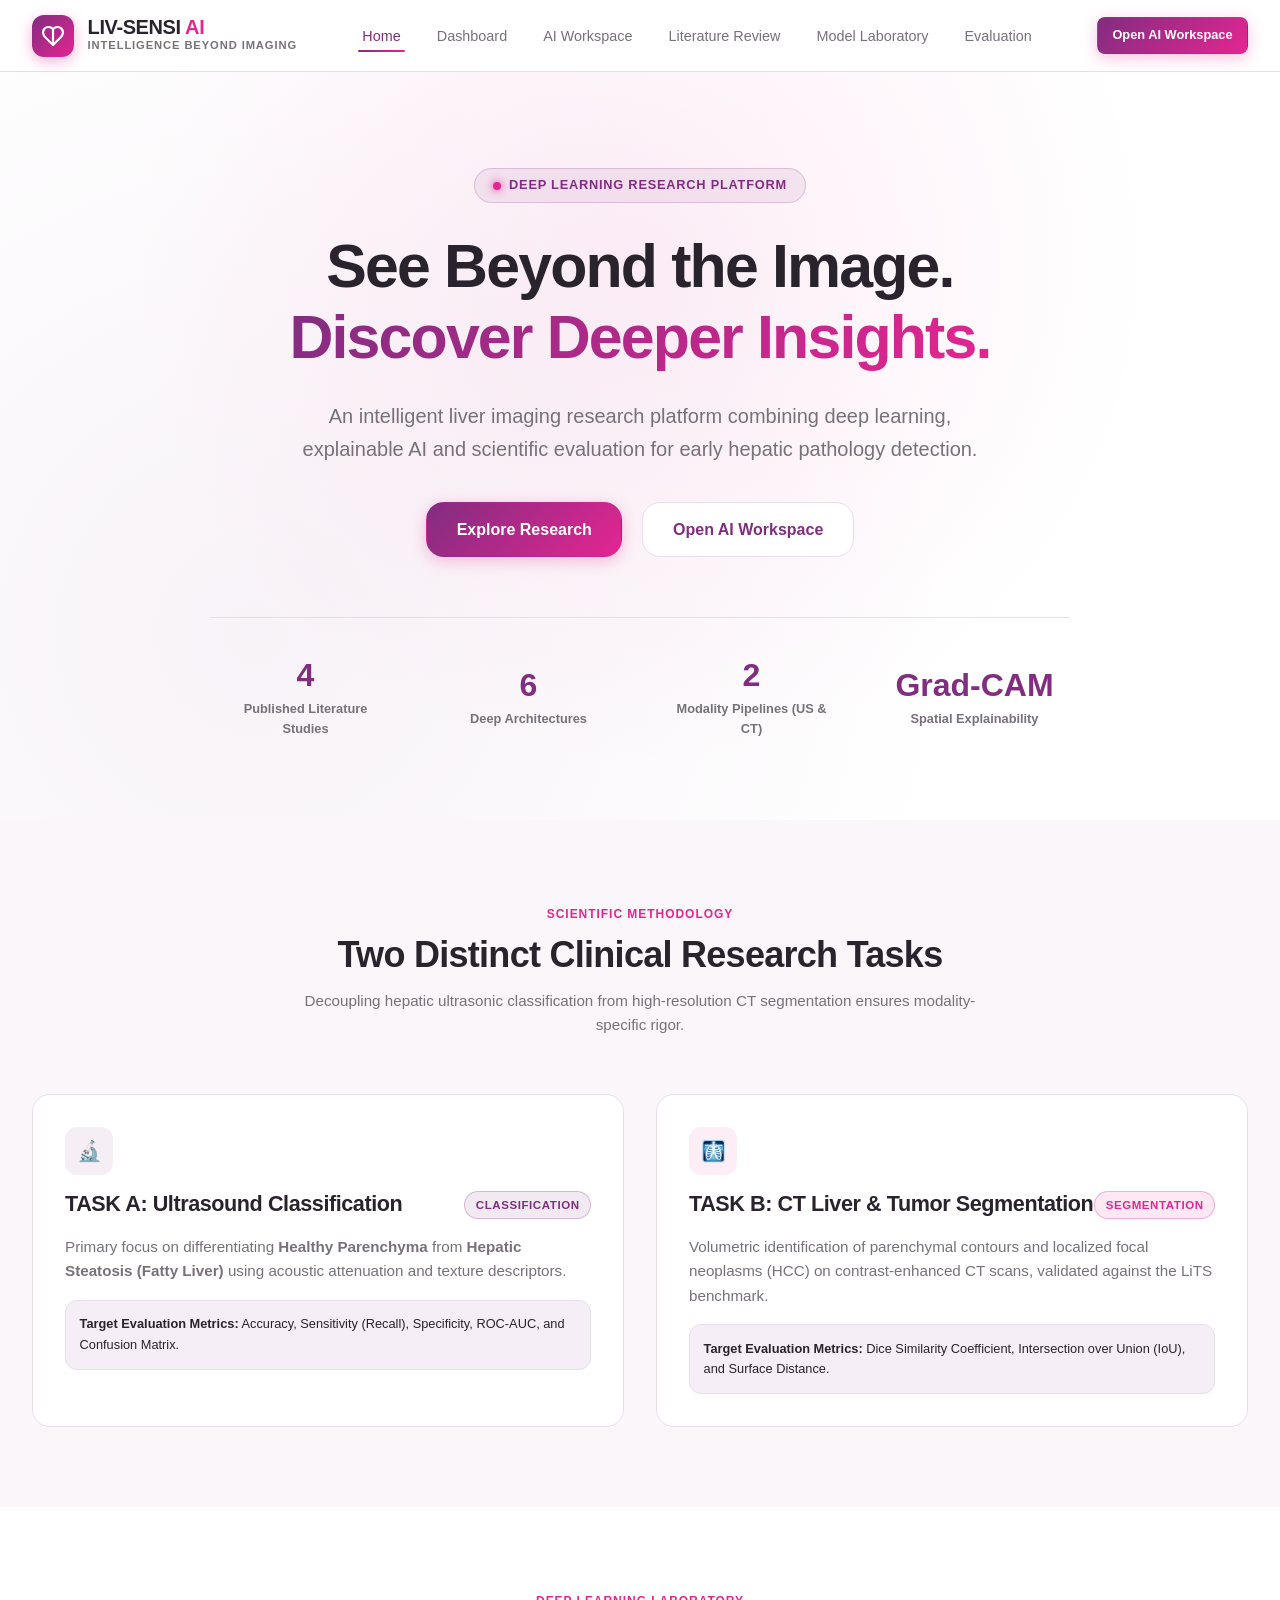
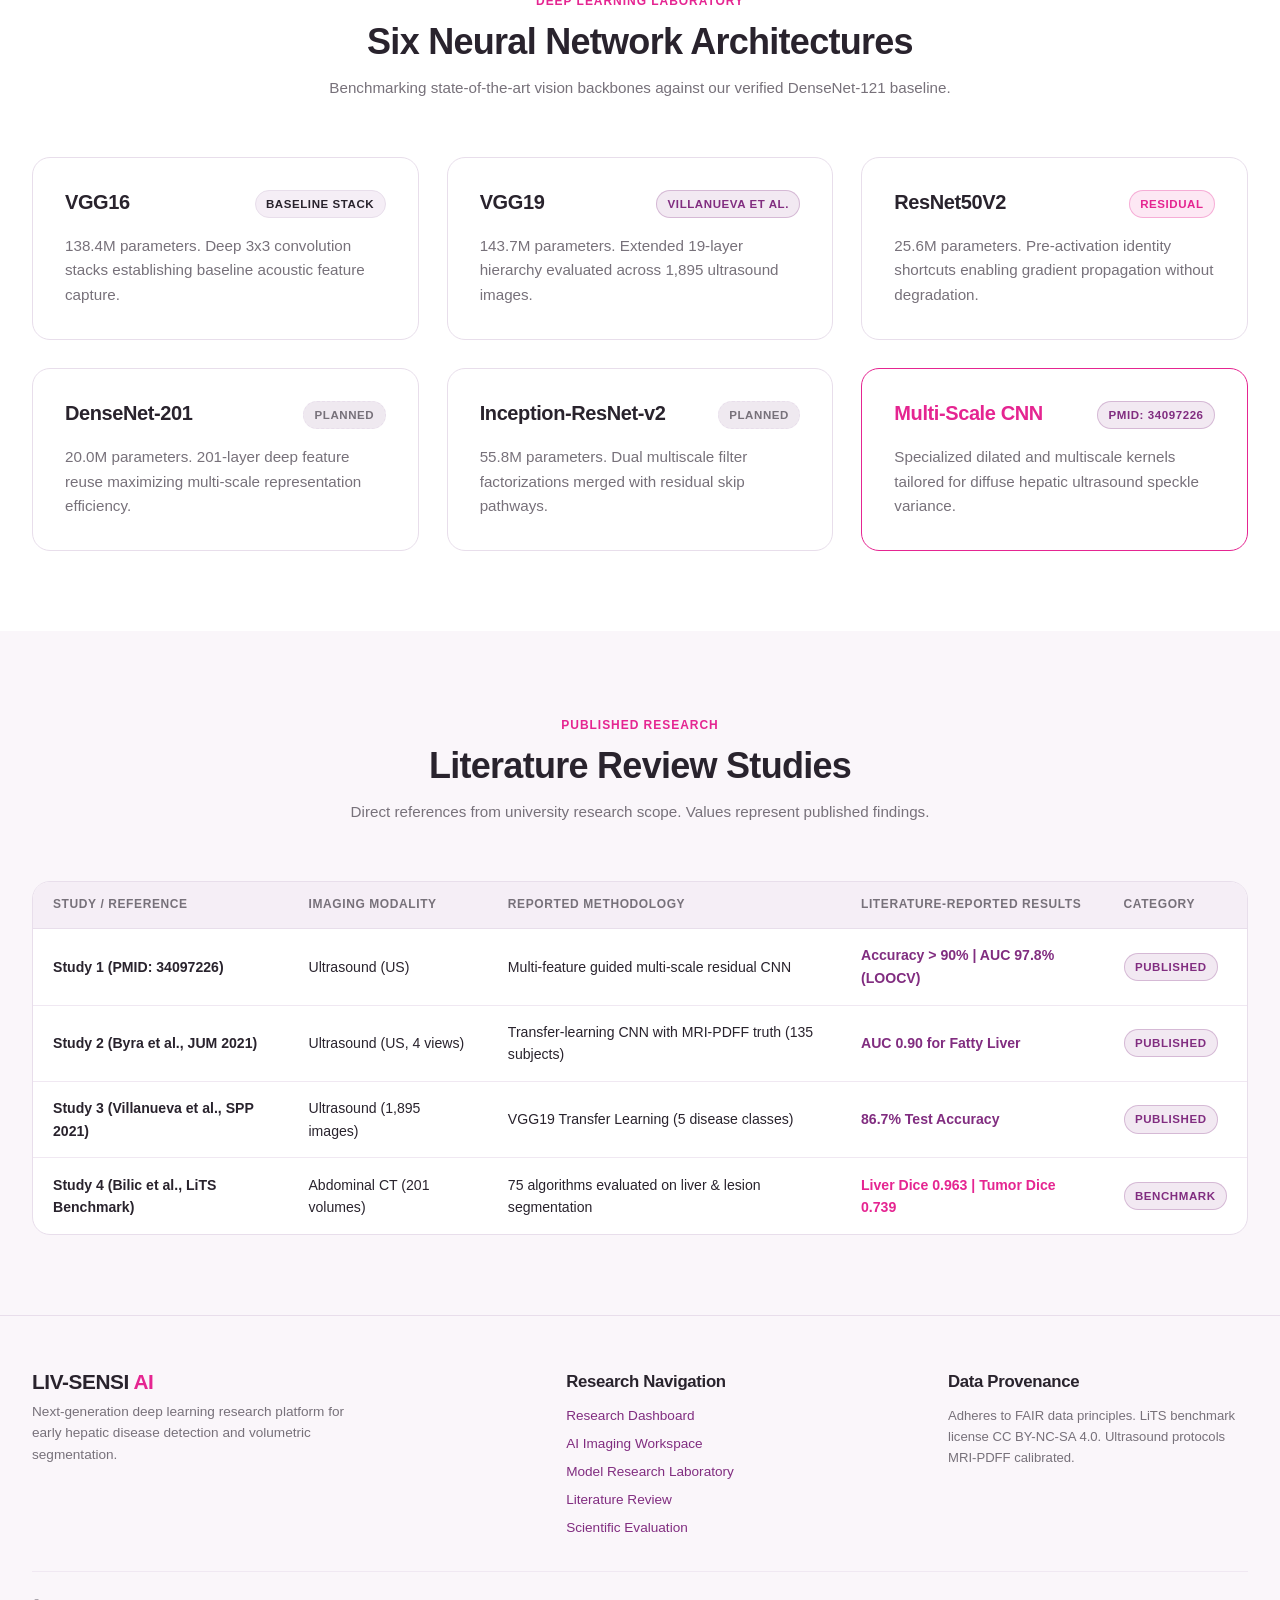
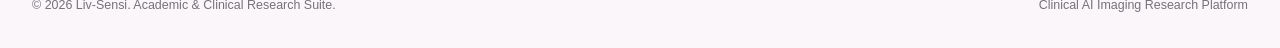
==== commit 6ad8f719: "Fix dashboard and datasets mobile responsiveness and instant load without delay" ====
--- a/index.html
+++ b/index.html
@@ -14,9 +14,7 @@
   <link rel="apple-touch-icon" href="assets/images/apple_touch_icon.png">
   <link rel="icon" type="image/png" href="assets/images/livsensi_icon_192.png">
 
-  <link rel="preconnect" href="https://fonts.googleapis.com">
-  <link rel="preconnect" href="https://fonts.gstatic.com" crossorigin>
-  <link href="https://fonts.googleapis.com/css2?family=Inter:wght@300;400;500;600;700&family=Outfit:wght@500;600;700;800&family=JetBrains+Mono:wght@400;500&display=swap" rel="stylesheet">
+
   
   <link rel="stylesheet" href="assets/css/design-system.css">
   <link rel="stylesheet" href="assets/css/animations.css">
--- a/assets/css/design-system.css
+++ b/assets/css/design-system.css
@@ -43,10 +43,10 @@
   --grad-surface: linear-gradient(180deg, #FFFFFF 0%, #F5EEF6 100%);
   --grad-card-glow: radial-gradient(circle at top left, rgba(229, 37, 145, 0.06), transparent 70%);
 
-  /* Typography */
-  --font-display: 'Outfit', -apple-system, BlinkMacSystemFont, 'Segoe UI', Roboto, sans-serif;
-  --font-body: 'Inter', -apple-system, BlinkMacSystemFont, 'Segoe UI', Roboto, sans-serif;
-  --font-mono: 'JetBrains Mono', 'SF Mono', Consolas, monospace;
+  /* Typography - Instant 0ms Native System Stack */
+  --font-display: -apple-system, BlinkMacSystemFont, "Segoe UI", Roboto, "Helvetica Neue", Arial, sans-serif;
+  --font-body: -apple-system, BlinkMacSystemFont, "Segoe UI", Roboto, "Helvetica Neue", Arial, sans-serif;
+  --font-mono: ui-monospace, "SF Mono", "JetBrains Mono", Menlo, Consolas, monospace;
 
   /* Shadows (Soft Charcoal with faint purple ambient) */
   --shadow-sm: 0 2px 8px rgba(41, 35, 45, 0.04);
--- a/assets/css/components.css
+++ b/assets/css/components.css
@@ -1366,3 +1366,200 @@
     font-size: 0.74rem !important;
   }
 }
+
+/* ==========================================================================
+   UNIVERSAL MOBILE RESPONSIVE ENGINE (ALL PAGES, ALL SCREENS < 1024px & < 768px & < 480px)
+   Automatically adapts all pages, inline grids, cards, tables, and charts to 100% mobile fit
+   ========================================================================== */
+
+@media (max-width: 1024px) {
+  html, body {
+    overflow-x: hidden !important;
+    width: 100% !important;
+    max-width: 100vw !important;
+    -webkit-overflow-scrolling: touch !important;
+  }
+
+  .hv-app-shell {
+    width: 100% !important;
+    max-width: 100vw !important;
+    overflow-x: hidden !important;
+  }
+
+  .hv-main-content {
+    width: 100% !important;
+    max-width: 100vw !important;
+    padding: 1rem 0.75rem 5rem !important;
+    overflow-x: hidden !important;
+    box-sizing: border-box !important;
+  }
+
+  /* Universal auto-stacking of ALL multi-column inline grids across all pages */
+  div[style*="grid-template-columns: 1.25fr 1fr"],
+  div[style*="grid-template-columns: 1.35fr 1fr"],
+  div[style*="grid-template-columns: 1.4fr 1fr"],
+  div[style*="grid-template-columns: 1fr 1.25fr"],
+  div[style*="grid-template-columns: 1fr 1fr"],
+  div[style*="grid-template-columns: repeat(2, 1fr)"],
+  div[style*="grid-template-columns: repeat(3, 1fr)"] {
+    grid-template-columns: 1fr !important;
+    gap: 1.25rem !important;
+    width: 100% !important;
+  }
+
+  /* 4-column metric tiles become a clean 2x2 grid on tablets & mobile */
+  div[style*="grid-template-columns: repeat(4, 1fr)"]:not([style*="gap: 6px"]):not([style*="gap:6px"]) {
+    grid-template-columns: repeat(2, 1fr) !important;
+    gap: 0.75rem !important;
+    width: 100% !important;
+  }
+
+  /* Retain 4-column mathematical confusion matrix layout */
+  div[style*="gap: 6px"], div[style*="gap:6px"] {
+    grid-template-columns: repeat(4, 1fr) !important;
+    width: 100% !important;
+  }
+
+  /* Universal Card and Container Sizing */
+  .card {
+    width: 100% !important;
+    max-width: 100% !important;
+    box-sizing: border-box !important;
+    padding: 1rem 0.85rem !important;
+    border-radius: var(--radius-md) !important;
+  }
+
+  .card-header {
+    flex-wrap: wrap !important;
+    gap: 0.5rem !important;
+  }
+
+  /* Universal Responsive Table Container */
+  .data-table-wrapper, 
+  .table-responsive,
+  div[style*="overflow-x: auto"] {
+    width: 100% !important;
+    max-width: 100% !important;
+    overflow-x: auto !important;
+    display: block !important;
+    -webkit-overflow-scrolling: touch !important;
+    box-sizing: border-box !important;
+  }
+
+  .data-table {
+    min-width: 580px !important;
+  }
+
+  .data-table th, .data-table td {
+    padding: 0.65rem 0.75rem !important;
+    font-size: 0.78rem !important;
+    white-space: nowrap !important;
+  }
+}
+
+@media (max-width: 600px) {
+  /* Landing Hero Section Mobile */
+  .hero-section {
+    padding: 3rem 1rem 2.5rem !important;
+    min-height: auto !important;
+  }
+
+  .hero-title {
+    font-size: 2.1rem !important;
+    line-height: 1.22 !important;
+    letter-spacing: -0.02em !important;
+  }
+
+  .hero-badge {
+    font-size: 0.72rem !important;
+    padding: 0.35rem 0.85rem !important;
+  }
+
+  /* 4-column metric tiles on small phones */
+  div[style*="grid-template-columns: repeat(4, 1fr)"]:not([style*="gap: 6px"]):not([style*="gap:6px"]) {
+    grid-template-columns: 1fr 1fr !important;
+    gap: 0.5rem !important;
+  }
+
+  /* Models page spec rows on small phones */
+  div[style*="grid-template-columns: repeat(4, 1fr)"][style*="background:"] {
+    grid-template-columns: 1fr 1fr !important;
+    gap: 0.45rem !important;
+    padding: 0.75rem !important;
+  }
+
+  .metric-tile {
+    padding: 0.85rem 0.75rem !important;
+  }
+
+  .metric-tile-value {
+    font-size: 1.45rem !important;
+  }
+
+  .metric-tile-label {
+    font-size: 0.72rem !important;
+  }
+
+  /* Preset buttons on analysis and explainability */
+  .preset-buttons-container,
+  div[style*="display:flex; gap:0.5rem; flex-wrap:wrap"] {
+    display: grid !important;
+    grid-template-columns: 1fr 1fr !important;
+    gap: 0.45rem !important;
+    width: 100% !important;
+  }
+
+  .preset-buttons-container .btn,
+  .preview-preset-btn {
+    width: 100% !important;
+    font-size: 0.75rem !important;
+    padding: 0.55rem 0.35rem !important;
+    justify-content: center !important;
+    text-align: center !important;
+  }
+
+  /* Inputs iOS auto-zoom prevention and touch target sizing */
+  input, select, textarea {
+    font-size: 16px !important;
+    max-width: 100% !important;
+    box-sizing: border-box !important;
+  }
+
+  /* Dual-Layer Radiology Viewer */
+  .viewer-container {
+    padding: 0.5rem !important;
+    width: 100% !important;
+    box-sizing: border-box !important;
+  }
+
+  .viewer-canvas {
+    width: 100% !important;
+    max-width: 100% !important;
+    max-height: 290px !important;
+    aspect-ratio: 1 / 1 !important;
+  }
+
+  .viewer-canvas img {
+    max-width: 100% !important;
+    max-height: 100% !important;
+    object-fit: contain !important;
+  }
+
+  .viewer-toolbar {
+    flex-direction: column !important;
+    align-items: stretch !important;
+    gap: 0.5rem !important;
+  }
+
+  .viewer-slider-group {
+    width: 100% !important;
+    display: flex !important;
+    justify-content: space-between !important;
+  }
+
+  .viewer-slider-group input[type="range"] {
+    flex: 1 !important;
+    width: auto !important;
+  }
+}
+
